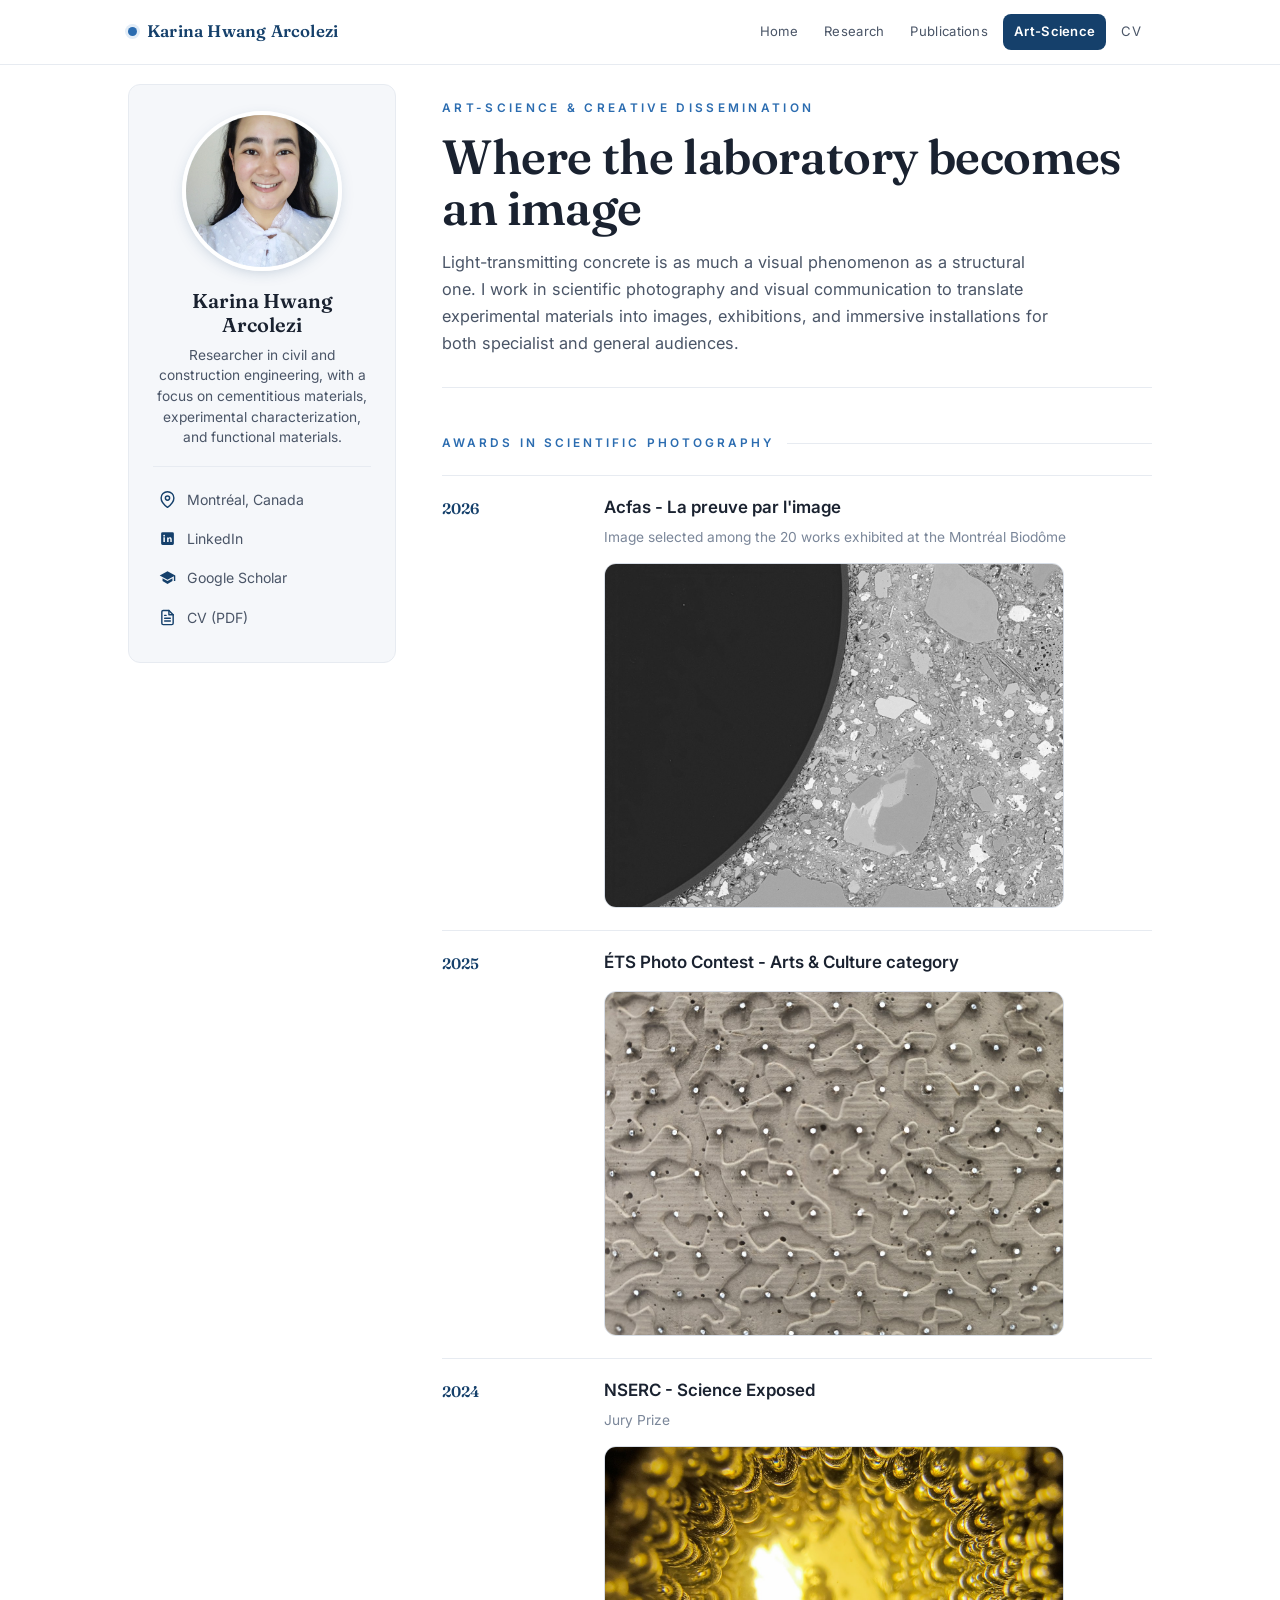
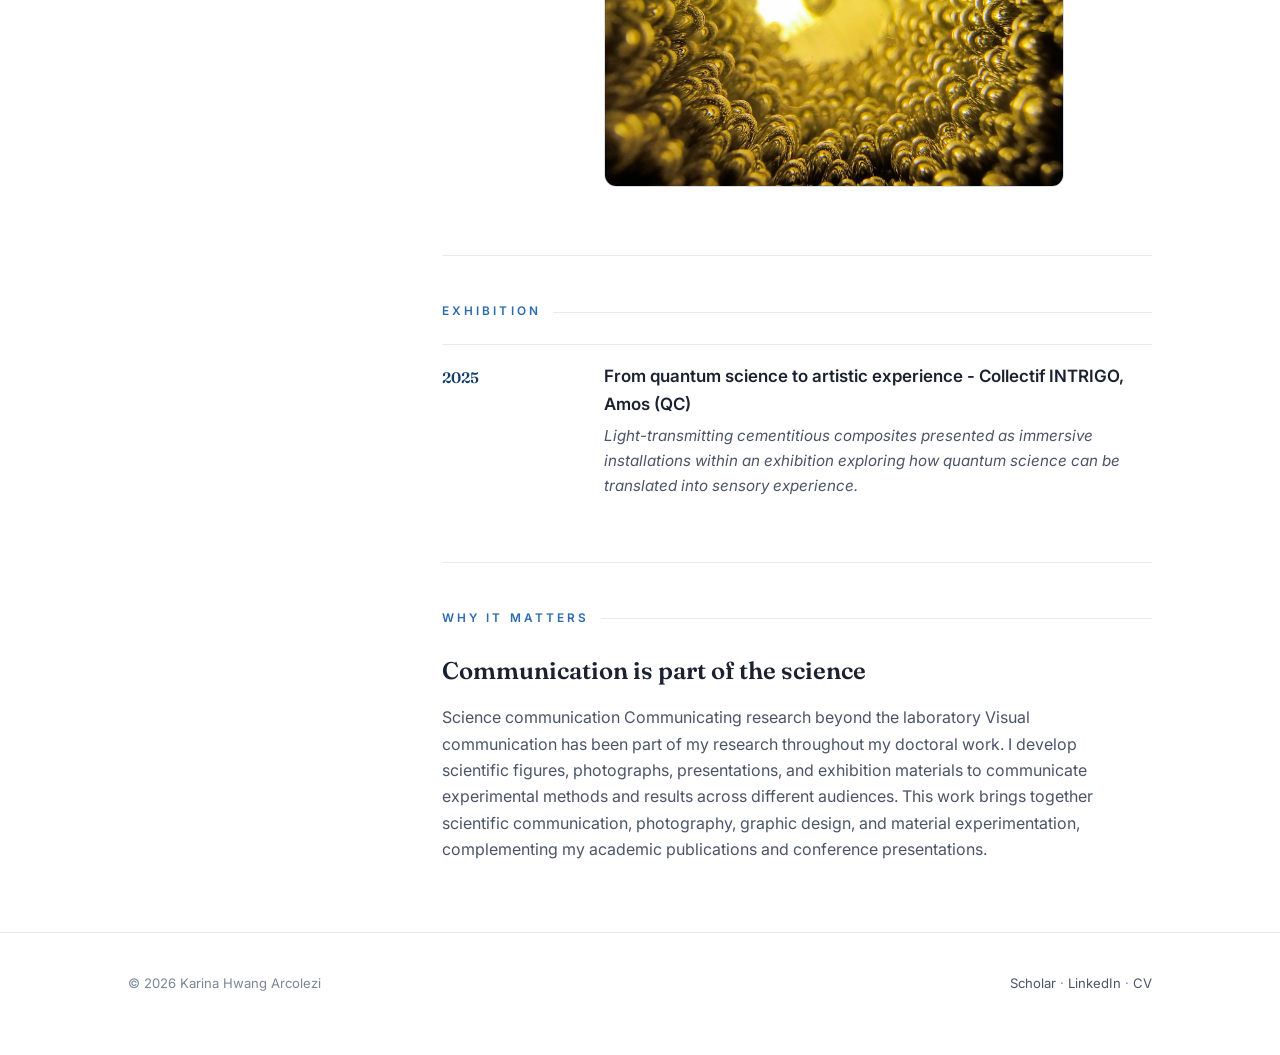
==== art-science.html @ 85fee570 "Add files via upload" ====
<!DOCTYPE html>
<html lang="en">
<head>
<meta charset="UTF-8">
<meta name="viewport" content="width=device-width, initial-scale=1.0">
<title>Art-Science - Karina Hwang Arcolezi</title>
<meta name="description" content="Art-science practice, scientific photography, and creative dissemination by Karina Hwang Arcolezi - translating materials research into images and immersive installations.">
<link rel="preconnect" href="https://fonts.googleapis.com">
<link rel="preconnect" href="https://fonts.gstatic.com" crossorigin>
<link href="https://fonts.googleapis.com/css2?family=Fraunces:ital,opsz,wght@0,9..144,400;0,9..144,500;0,9..144,600;1,9..144,400&family=Inter:wght@400;500;600&display=swap" rel="stylesheet">
<link rel="stylesheet" href="style.css">
</head>
<body>

<header class="nav">
  <div class="nav-inner">
    <a class="brand" href="index.html"><span class="dot"></span>Karina&nbsp;Hwang&nbsp;Arcolezi</a>
    <nav class="links">
      <a href="index.html">Home</a>
      <a href="research.html">Research</a>
      <a href="publications.html">Publications</a>
      <a href="art-science.html" class="active">Art-Science</a>
      <a href="KHA_CV.pdf" target="_blank" rel="noopener">CV</a>
    </nav>
  </div>
</header>

<main>
  <div class="layout">
    <aside class="author">
  <div class="avatar"><img src="KHA_photo.jpeg" alt="Karina Hwang Arcolezi"></div>
  <h3 class="an">Karina Hwang Arcolezi</h3>
  <p class="adesc">Researcher in civil and construction engineering, with a focus on cementitious materials, experimental characterization, and functional materials.</p>
  <div class="alinks">
    <span class="loc"><svg class="ico" viewBox="0 0 24 24" fill="none" stroke="currentColor" stroke-width="2" stroke-linecap="round" stroke-linejoin="round"><path d="M21 10c0 7-9 13-9 13s-9-6-9-13a9 9 0 0 1 18 0z"/><circle cx="12" cy="10" r="3"/></svg>Montréal, Canada</span>
    <!--  <a href="mailto:*****@gmail.com"><svg class="ico" viewBox="0 0 24 24" fill="none" stroke="currentColor" stroke-width="2" stroke-linecap="round" stroke-linejoin="round"><rect x="2" y="4" width="20" height="16" rx="2"/><path d="m22 7-10 6L2 7"/></svg>Email</a>  -->
    <a href="https://www.linkedin.com/in/karina-hwang-arcolezi/" target="_blank" rel="noopener"><svg class="ico" viewBox="0 0 24 24" fill="currentColor"><path d="M19 3a2 2 0 0 1 2 2v14a2 2 0 0 1-2 2H5a2 2 0 0 1-2-2V5a2 2 0 0 1 2-2h14zM8.34 17V10.21H6.16V17h2.18zM7.25 9.31a1.27 1.27 0 1 0 0-2.54 1.27 1.27 0 0 0 0 2.54zM18 17v-3.72c0-2-1.07-2.92-2.5-2.92a2.16 2.16 0 0 0-1.95 1.07h-.03v-.9h-2.1V17h2.18v-3.36c0-.89.17-1.75 1.27-1.75 1.08 0 1.1 1.01 1.1 1.81V17H18z"/></svg>LinkedIn</a>
    <a href="https://scholar.google.com/citations?hl=en&user=g8OC1p0AAAAJ" target="_blank" rel="noopener"><svg class="ico" viewBox="0 0 24 24" fill="currentColor"><path d="M12 3 1 9l11 6 9-4.91V17h2V9L12 3zM5 13.18v3.82L12 21l7-4v-3.82l-7 3.82-7-3.82z"/></svg>Google Scholar</a>
    <a href="KHA_CV.pdf" target="_blank" rel="noopener"><svg class="ico" viewBox="0 0 24 24" fill="none" stroke="currentColor" stroke-width="2" stroke-linecap="round" stroke-linejoin="round"><path d="M14 2H6a2 2 0 0 0-2 2v16a2 2 0 0 0 2 2h12a2 2 0 0 0 2-2V8z"/><path d="M14 2v6h6"/><path d="M16 13H8M16 17H8M10 9H8"/></svg>CV (PDF)</a>
  </div>
</aside>
    <div class="content">
  <div class="wrap">
    <div class="page-head">
      <p class="eyebrow">Art-science &amp; creative dissemination</p>
      <h2>Where the laboratory becomes an image</h2>
      <p class="lede">Light-transmitting concrete is as much a visual phenomenon as a structural one. I work in scientific photography and visual communication to translate experimental materials into images, exhibitions, and immersive installations for both specialist and general audiences.</p>
    </div>

    <section class="block">
      <div class="sec-label">Awards in scientific photography</div>
      <div class="entry">
        <div class="yr">2026</div>
        <div class="ec">
          <h4>Acfas - La preuve par l'image</h4>
          <div class="meta">Image selected among the 20 works exhibited at the Montréal Biodôme</div>
          <figure class="award-fig">
            <img src="IMG_Awards/2026_acfas.jpg" alt="Acfas - La preuve par l'image, 2026" loading="lazy">
          </figure>
        </div>
      </div>
      <div class="entry">
        <div class="yr">2025</div>
        <div class="ec">
          <h4>ÉTS Photo Contest - Arts &amp; Culture category</h4>
          <figure class="award-fig">
            <img src="IMG_Awards/2025_ets.jpg" alt="ÉTS Photo Contest, Arts & Culture category, 2025" loading="lazy">
          </figure>
        </div>
      </div>
      <div class="entry">
        <div class="yr">2024</div>
        <div class="ec">
          <h4>NSERC - Science Exposed</h4>
          <div class="meta">Jury Prize</div>
          <figure class="award-fig">
            <img src="IMG_Awards/2024_nserc.jpg" alt="NSERC Science Exposed, Jury Prize, 2024" loading="lazy">
          </figure>
        </div>
      </div>
    </section>

    <section class="block">
      <div class="sec-label">Exhibition</div>
      <div class="entry">
        <div class="yr">2025</div>
        <div class="ec">
          <h4>From quantum science to artistic experience - Collectif INTRIGO, Amos (QC)</h4>
          <p><em>Light-transmitting cementitious composites presented as immersive installations within an exhibition exploring how quantum science can be translated into sensory experience.</em></p>
        </div>
      </div>
    </section>

    <section class="block">
      <div class="sec-label">Why it matters</div>
      <h3 class="blocktitle">Communication is part of the science</h3>
	<p class="body">Science communication Communicating research beyond the laboratory Visual communication has been part of my research throughout my doctoral work. I develop scientific figures, photographs, presentations, and exhibition materials to communicate experimental methods and results across different audiences. This work brings together scientific communication, photography, graphic design, and material experimentation, complementing my academic publications and conference presentations.</p>
    </section>
  </div>
</div>
  </div>
</main>

<footer class="site">
  <div class="wrap">
    <div class="fl">
      <span>© 2026 Karina Hwang Arcolezi</span>
      <span>
        <!--  <a href="mailto:*****@gmail.com">Email</a> ·-->
        <a href="https://scholar.google.com/citations?hl=en&user=g8OC1p0AAAAJ" target="_blank" rel="noopener">Scholar</a> ·
        <a href="https://www.linkedin.com/in/karina-hwang-arcolezi/" target="_blank" rel="noopener">LinkedIn</a> ·
        <a href="KHA_CV.pdf" target="_blank" rel="noopener">CV</a>
      </span>
    </div>
  </div>
</footer>

</body>
</html>
---- style.css ----
/* =========================================================
   Karina Hwang Arcolezi — academic site (LIGHT theme)
   Clean academic layout, light background, sober blue accent.
   Display: Fraunces. Body: Inter.
   ========================================================= */

:root{
  --bg:         #ffffff;   /* page background */
  --bg-soft:    #f5f7fa;   /* panels / cards */
  --bg-tint:    #eef3f9;   /* subtle blue tint */
  --line:       #d8dee7;
  --line-soft:  #e7ebf1;
  --ink:        #1a2230;   /* primary text */
  --ink-soft:   #4a5567;   /* secondary text */
  --ink-dim:    #7a8699;   /* muted */
  --accent:     #15406b;   /* ÉTS-style deep blue */
  --accent-2:   #2b6cb0;   /* brighter blue for links/hover */
  --accent-soft:#e3edf7;
  --maxw:       1080px;
  --radius:     12px;
}

*{box-sizing:border-box;margin:0;padding:0}
html{scroll-behavior:smooth}
body{
  font-family:'Inter',system-ui,-apple-system,sans-serif;
  background:var(--bg);
  color:var(--ink);
  line-height:1.65;
  -webkit-font-smoothing:antialiased;
  overflow-x:hidden;
}
body::before{content:none} /* remove dark fiber overlay */

a{color:inherit;text-decoration:none}
img{max-width:100%;display:block}

.wrap{max-width:var(--maxw);margin:0 auto;padding:0 28px;position:relative;z-index:1}

/* ---------- top navigation ---------- */
header.nav{
  position:sticky;top:0;z-index:50;
  background:rgba(255,255,255,.9);
  backdrop-filter:blur(12px);
  border-bottom:1px solid var(--line-soft);
}
.nav-inner{
  max-width:var(--maxw);margin:0 auto;padding:14px 28px;
  display:flex;align-items:center;justify-content:space-between;gap:18px;
}
.brand{
  font-family:'Fraunces',serif;font-weight:600;font-size:1.05rem;
  letter-spacing:.2px;display:flex;align-items:center;gap:10px;color:var(--accent);
}
.brand .dot{
  width:9px;height:9px;border-radius:50%;
  background:var(--accent-2);
  box-shadow:0 0 0 3px var(--accent-soft);
}
nav.links{display:flex;flex-wrap:wrap;gap:4px}
nav.links a{
  font-size:.82rem;letter-spacing:.3px;color:var(--ink-soft);
  padding:7px 11px;border-radius:8px;transition:.18s;
}
nav.links a:hover{color:var(--accent);background:var(--bg-soft)}
nav.links a.active{color:#fff;background:var(--accent);font-weight:600}

/* ---------- hero ---------- */
.hero{padding:78px 0 54px;position:relative}
.hero-grid{
  display:grid;grid-template-columns:1.5fr .9fr;gap:54px;align-items:center;
}
.eyebrow{
  font-size:.74rem;letter-spacing:.28em;text-transform:uppercase;
  color:var(--accent-2);margin-bottom:20px;font-weight:600;
}
h1.name{
  font-family:'Fraunces',serif;font-weight:600;
  font-size:clamp(2.5rem,6vw,4.2rem);line-height:1.02;
  letter-spacing:-.5px;margin-bottom:18px;color:var(--ink);
}
.tagline{
  font-family:'Fraunces',serif;font-style:italic;
  font-size:clamp(1.15rem,2.3vw,1.55rem);
  color:var(--accent);font-weight:400;margin-bottom:8px;
}
.role{color:var(--ink-soft);font-size:1rem;margin-bottom:26px}
.role b{color:var(--ink);font-weight:600}

.chips{display:flex;flex-wrap:wrap;gap:9px;margin-bottom:30px}
.chip{
  font-size:.76rem;letter-spacing:.4px;color:var(--accent);
  border:1px solid var(--line);background:var(--bg-soft);
  padding:6px 13px;border-radius:999px;
}
.chip::before{content:"";display:inline-block;width:6px;height:6px;border-radius:50%;
  background:var(--accent-2);margin-right:7px;vertical-align:middle}

.actions{display:flex;flex-wrap:wrap;gap:12px}
.btn{
  font-size:.84rem;font-weight:500;letter-spacing:.3px;
  padding:10px 17px;border-radius:9px;border:1px solid var(--line);
  color:var(--ink);background:#fff;transition:.18s;
  display:inline-flex;align-items:center;gap:7px;
}
.btn:hover{border-color:var(--accent-2);color:var(--accent-2);transform:translateY(-1px)}
.btn.primary{background:var(--accent);color:#fff;border-color:var(--accent);font-weight:600}
.btn.primary:hover{background:var(--accent-2);border-color:var(--accent-2);color:#fff;box-shadow:0 6px 18px -8px var(--accent)}

/* portrait panel */
.portrait{
  position:relative;border-radius:var(--radius);overflow:hidden;
  border:1px solid var(--line);
  background:
    radial-gradient(120% 80% at 50% 0%, var(--accent-soft) 0%, var(--bg-soft) 70%);
  aspect-ratio:4/5;display:flex;align-items:flex-end;justify-content:center;
}
.portrait .glowfield{
  position:absolute;inset:0;
  background-image:radial-gradient(circle, rgba(43,108,176,.5) 0 1px, transparent 1.5px);
  background-size:18px 18px;
  opacity:.5;
  mask-image:radial-gradient(60% 55% at 50% 42%, #000 0%, transparent 72%);
}
.portrait .pcap{
  position:relative;z-index:2;width:100%;
  padding:14px 16px;font-size:.76rem;color:var(--ink-soft);
  background:linear-gradient(180deg,transparent,rgba(255,255,255,.95));
  display:flex;align-items:center;gap:8px;
}
.portrait .pcap b{color:var(--ink);font-weight:600}
.portrait .pcap .dot{width:7px;height:7px;border-radius:50%;background:var(--accent-2)!important;box-shadow:none!important}
.portrait .initials{
  position:absolute;top:50%;left:50%;transform:translate(-50%,-58%);
  font-family:'Fraunces',serif;font-size:5.2rem;font-weight:600;
  color:rgba(21,64,107,.14);letter-spacing:2px;z-index:1;
}

/* ---------- generic page header ---------- */
.page-head{padding:62px 0 30px;border-bottom:1px solid var(--line-soft)}
.page-head .eyebrow{margin-bottom:14px}
.page-head h2{
  font-family:'Fraunces',serif;font-weight:600;color:var(--ink);
  font-size:clamp(2rem,4.5vw,3rem);letter-spacing:-.4px;line-height:1.05;
}
.page-head p.lede{color:var(--ink-soft);max-width:62ch;margin-top:16px;font-size:1.02rem}
.page-head p.lede a{color:var(--accent-2)!important}

/* ---------- section blocks ---------- */
section.block{padding:46px 0;border-bottom:1px solid var(--line-soft)}
section.block:last-of-type{border-bottom:none}
.sec-label{
  font-size:.74rem;letter-spacing:.26em;text-transform:uppercase;
  color:var(--accent-2);font-weight:600;margin-bottom:22px;
  display:flex;align-items:center;gap:12px;
}
.sec-label::after{content:"";flex:1;height:1px;background:var(--line-soft)}

h3.blocktitle{font-family:'Fraunces',serif;font-weight:600;font-size:1.5rem;margin-bottom:14px;color:var(--ink)}
p.body{color:var(--ink-soft);max-width:68ch;margin-bottom:14px}
p.body b,p.body strong{color:var(--ink);font-weight:600}
p.body a{color:var(--accent-2);text-decoration:underline;text-underline-offset:3px;text-decoration-color:rgba(43,108,176,.4)}
p.body a:hover{text-decoration-color:var(--accent-2)}

/* timeline / entries */
.entry{
  display:grid;grid-template-columns:140px 1fr;gap:22px;
  padding:18px 0;border-top:1px solid var(--line-soft);
}
.entry:first-of-type{border-top:none}
.entry .yr{
  font-family:'Fraunces',serif;font-size:.95rem;color:var(--accent);
  font-weight:600;padding-top:2px;
}
.entry .ec h4{font-size:1.06rem;font-weight:600;margin-bottom:4px;color:var(--ink)}
.entry .ec .meta{color:var(--ink-dim);font-size:.86rem;margin-bottom:8px}
.entry .ec p{color:var(--ink-soft);font-size:.95rem;max-width:64ch}
.entry .ec em{color:var(--ink-soft);font-style:italic}

/* cards grid */
.cards{display:grid;grid-template-columns:repeat(auto-fit,minmax(240px,1fr));gap:18px}
.cards-5{grid-template-columns:repeat(5,1fr)}
@media(max-width:900px){.cards-5{grid-template-columns:repeat(auto-fit,minmax(200px,1fr))}}
.card{
  background:var(--bg-soft);border:1px solid var(--line-soft);
  border-radius:var(--radius);padding:22px;transition:.2s;position:relative;overflow:hidden;
}
.card::before{
  content:"";position:absolute;left:0;top:0;height:100%;width:3px;
  background:var(--accent-2);
  opacity:0;transition:.2s;
}
.card:hover{border-color:var(--line);transform:translateY(-3px);box-shadow:0 10px 24px -16px rgba(21,64,107,.4)}
.card:hover::before{opacity:1}
.card .k{font-family:'Fraunces',serif;font-size:1.9rem;font-weight:600;color:var(--accent);line-height:1}
.card h4{font-size:1.02rem;margin:10px 0 6px;font-weight:600;color:var(--ink)}
.card p{color:var(--ink-soft);font-size:.9rem}

/* publication list */
.pub{
  padding:20px 0;border-top:1px solid var(--line-soft);
  display:grid;grid-template-columns:auto 1fr;gap:18px;
}
.pub:first-of-type{border-top:none}
.pub .pyear{
  font-family:'Fraunces',serif;color:var(--accent);font-weight:600;
  font-size:.92rem;white-space:nowrap;
}
.pub .ptitle{font-weight:600;color:var(--ink);margin-bottom:5px;line-height:1.45}
.pub .pvenue{color:var(--ink-soft);font-size:.9rem}
.pub .pvenue em{color:var(--ink);font-style:italic}
.pub .ptag{
  display:inline-block;font-size:.68rem;letter-spacing:.06em;text-transform:uppercase;
  color:var(--accent-2);border:1px solid var(--line);border-radius:6px;
  padding:2px 8px;margin-top:8px;background:var(--bg-soft);
}
.pub .ptag.submitted{color:#9a6b00;border-color:#e7d3a1;background:#fbf4e2}
.pub a.plink{color:var(--accent-2);font-size:.84rem;text-decoration:underline;text-underline-offset:3px}

/* contact */
.contact-grid{display:grid;grid-template-columns:1fr 1fr;gap:18px;margin-top:10px}
.contact-card{
  background:var(--bg-soft);border:1px solid var(--line-soft);
  border-radius:var(--radius);padding:22px;
}
.contact-card .lbl{font-size:.72rem;letter-spacing:.2em;text-transform:uppercase;color:var(--ink-dim);margin-bottom:8px}
.contact-card a,.contact-card span{color:var(--ink);font-size:1rem;word-break:break-word}
.contact-card a:hover{color:var(--accent-2)}

/* footer */
footer.site{padding:40px 0 60px;color:var(--ink-dim);font-size:.82rem;border-top:1px solid var(--line-soft);margin-top:10px}
footer.site .fl{display:flex;flex-wrap:wrap;justify-content:space-between;gap:14px;align-items:center}
footer.site a{color:var(--ink-soft)}
footer.site a:hover{color:var(--accent-2)}

/* skills */
.skillrow{display:grid;grid-template-columns:200px 1fr;gap:18px;padding:14px 0;border-top:1px solid var(--line-soft)}
.skillrow:first-child{border-top:none}
.skillrow .sk{font-weight:600;color:var(--ink);font-size:.95rem}
.skillrow .sv{color:var(--ink-soft);font-size:.95rem}

.taglist{display:flex;flex-wrap:wrap;gap:8px}
.taglist span{
  font-size:.8rem;color:var(--ink-soft);border:1px solid var(--line-soft);
  background:var(--bg-soft);padding:5px 11px;border-radius:7px;
}

/* responsive */
@media(max-width:820px){
  .hero-grid{grid-template-columns:1fr;gap:34px}
  .portrait{max-width:320px;margin:0 auto}
  .contact-grid{grid-template-columns:1fr}
  .entry{grid-template-columns:1fr;gap:6px}
  .entry .yr{font-size:.85rem}
  .skillrow{grid-template-columns:1fr;gap:4px}
  .pub{grid-template-columns:1fr;gap:6px}
  nav.links{gap:2px}
  nav.links a{padding:6px 8px;font-size:.76rem}
}
@media(prefers-reduced-motion:reduce){
  *{animation:none!important;transition:none!important;scroll-behavior:auto!important}
}

/* =========================================================
   Two-column layout with persistent author sidebar
   (used on all internal pages: research, publications, etc.)
   ========================================================= */
.layout{
  max-width:var(--maxw);margin:0 auto;padding:0 28px;
  display:grid;grid-template-columns:268px 1fr;gap:46px;
  align-items:start;
}
.layout .content{min-width:0}
.layout .content .wrap{padding:0;max-width:none}

/* the sidebar card */
aside.author{
  position:sticky;top:84px;
  border:1px solid var(--line-soft);border-radius:var(--radius);
  background:var(--bg-soft);padding:26px 24px;
}
aside.author .avatar{
  width:160px;height:160px;margin:0 auto 18px;border-radius:50%;
  overflow:hidden;border:4px solid #fff;
  box-shadow:0 4px 18px -8px rgba(21,64,107,.4);
  background:radial-gradient(120% 100% at 50% 0%, var(--accent-soft), var(--bg-tint));
  display:flex;align-items:center;justify-content:center;position:relative;
}
aside.author .avatar img{width:100%;height:100%;object-fit:cover}
aside.author .avatar .ph{
  font-family:'Fraunces',serif;font-size:2.6rem;font-weight:600;
  color:rgba(21,64,107,.34);letter-spacing:1px;
}
aside.author h3.an{
  font-family:'Fraunces',serif;font-weight:600;font-size:1.25rem;
  text-align:center;color:var(--ink);margin-bottom:8px;line-height:1.2;
}
aside.author p.adesc{
  text-align:center;color:var(--ink-soft);font-size:.86rem;
  line-height:1.5;margin-bottom:18px;
}
aside.author p.adesc b{color:var(--accent);font-weight:600}
aside.author .alinks{
  display:flex;flex-direction:column;gap:2px;
  border-top:1px solid var(--line-soft);padding-top:14px;
}
aside.author .alinks a,aside.author .alinks span.loc{
  display:flex;align-items:center;gap:11px;
  font-size:.88rem;color:var(--ink-soft);padding:7px 6px;border-radius:7px;
  transition:.16s;
}
aside.author .alinks a:hover{background:#fff;color:var(--accent-2)}
aside.author .alinks .ico{
  width:17px;height:17px;flex:none;color:var(--accent);
}
aside.author .alinks a:hover .ico{color:var(--accent-2)}

/* tighten internal page header when inside the column */
.layout .content .page-head{padding-top:34px}

@media(max-width:880px){
  .layout{grid-template-columns:1fr;gap:8px}
  aside.author{
    position:static;display:grid;grid-template-columns:auto 1fr;
    gap:18px;align-items:center;text-align:left;margin:18px 0 6px;
  }
  aside.author .avatar{width:84px;height:84px;margin:0;grid-row:span 2}
  aside.author .avatar .ph{font-size:1.5rem}
  aside.author h3.an{text-align:left;margin-bottom:4px;grid-column:2}
  aside.author p.adesc{text-align:left;margin-bottom:0;grid-column:2;font-size:.82rem}
  aside.author .alinks{
    grid-column:1 / -1;border-top:1px solid var(--line-soft);
    margin-top:6px;flex-direction:row;flex-wrap:wrap;gap:4px;
  }
  aside.author .alinks a,aside.author .alinks span.loc{padding:6px 8px}
}

/* hero portrait photo */
.portrait .portrait-img{
  position:absolute;inset:0;width:100%;height:100%;
  object-fit:cover;object-position:center 22%;z-index:1;
}
/* lift caption above the photo, keep readable gradient */
.portrait .pcap{z-index:3}
.portrait .glowfield{z-index:2;mix-blend-mode:screen;opacity:.35}

/* award photographs in the art-science page */
.award-fig{margin:14px 0 4px;max-width:460px}
.award-fig img{
  width:100%;height:auto;display:block;
  border-radius:var(--radius);
  border:1px solid var(--line);
  background:var(--bg-soft);
}
@media(max-width:880px){
  .award-fig{max-width:100%}
}
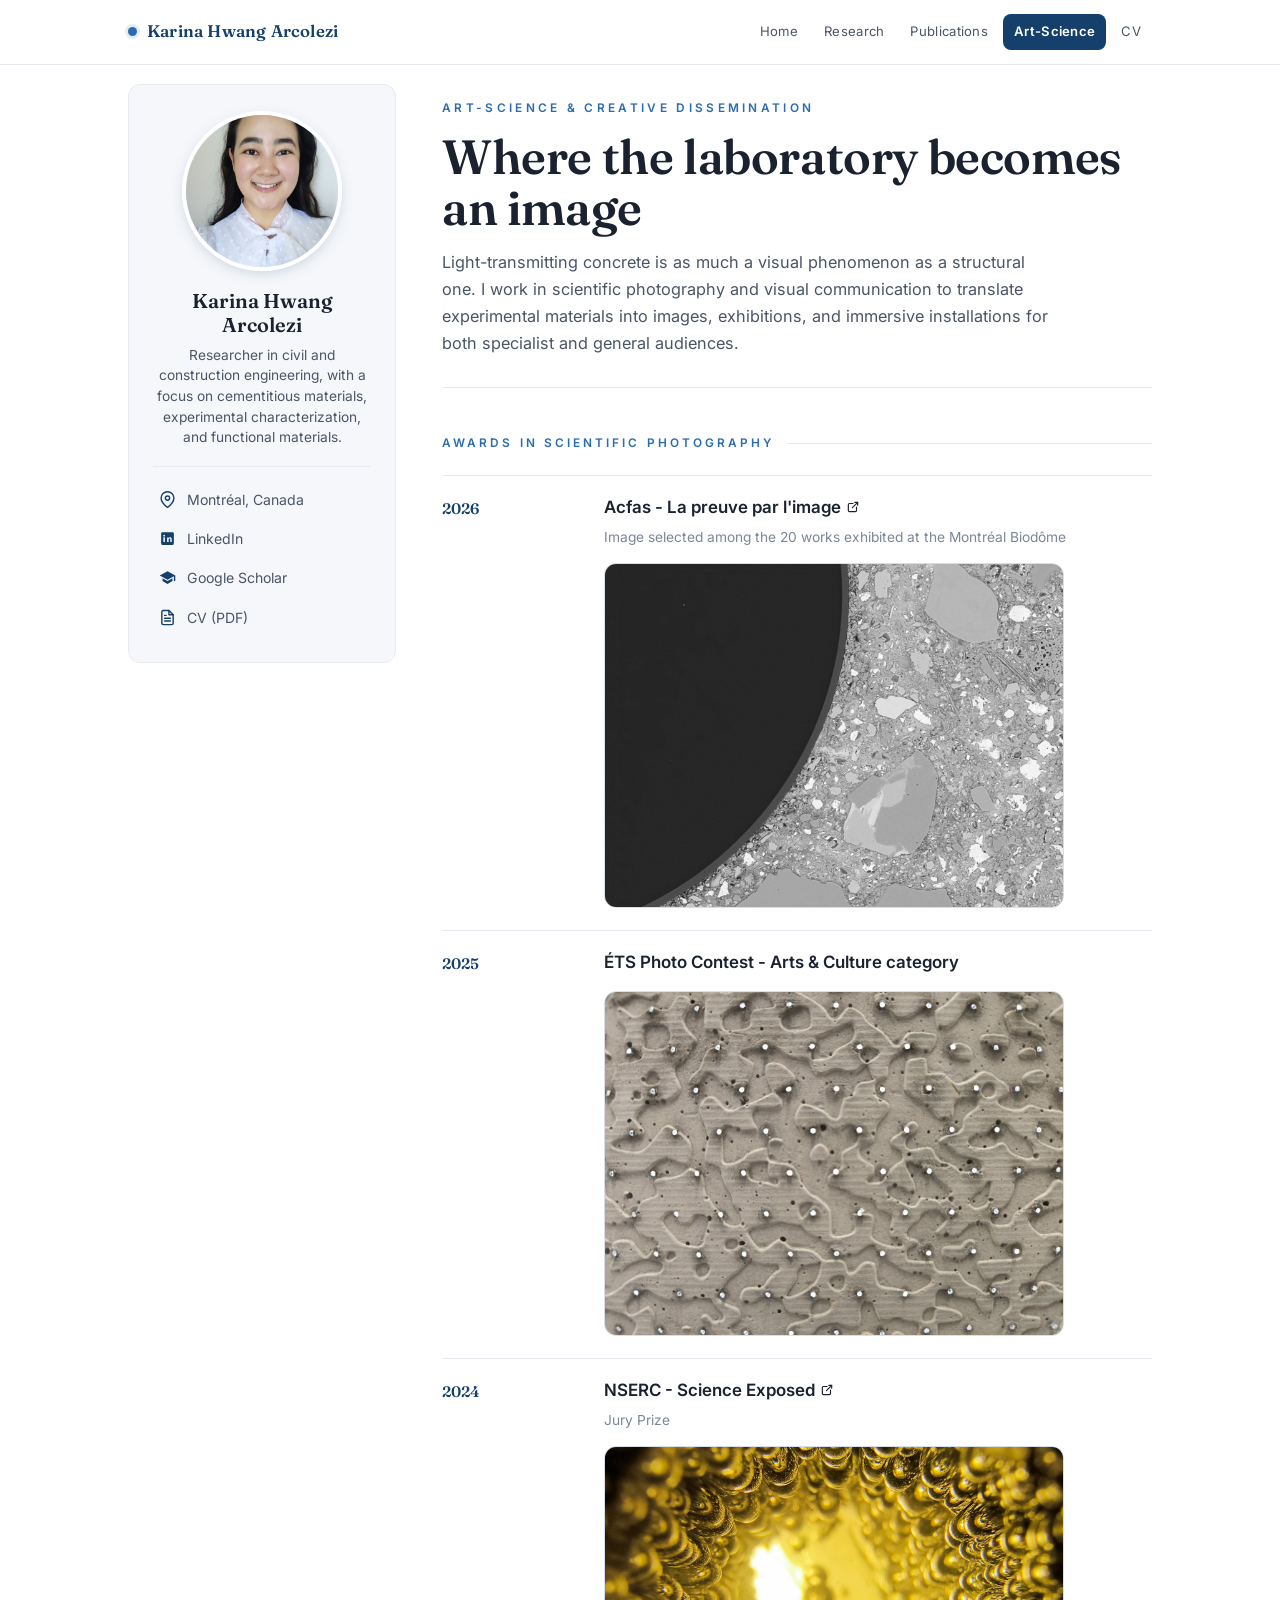
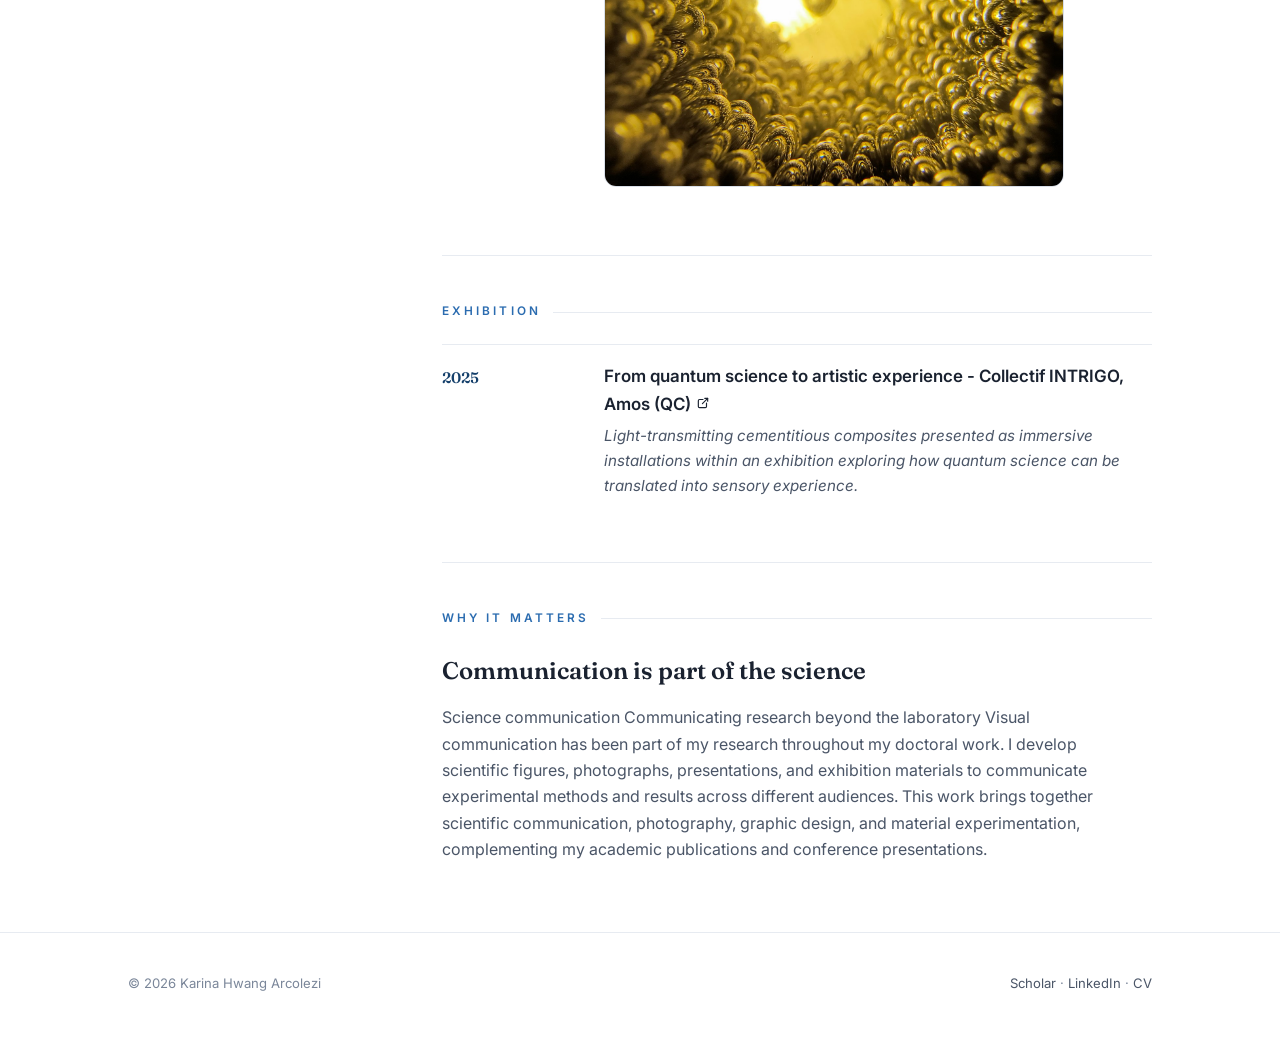
==== commit babcfc56: "Add files via upload" ====
--- a/art-science.html
+++ b/art-science.html
@@ -52,7 +52,8 @@
       <div class="entry">
         <div class="yr">2026</div>
         <div class="ec">
-          <h4>Acfas - La preuve par l'image</h4>
+          <!--<h4>Acfas - La preuve par l'image</h4>-->
+		  <h4><a href="https://www.acfas.ca/prix-concours/preuve-image/laureats" target="_blank" rel="noopener noreferrer">Acfas - La preuve par l'image</a></h4>
           <div class="meta">Image selected among the 20 works exhibited at the Montréal Biodôme</div>
           <figure class="award-fig">
             <img src="IMG_Awards/2026_acfas.jpg" alt="Acfas - La preuve par l'image, 2026" loading="lazy">
@@ -71,7 +72,8 @@
       <div class="entry">
         <div class="yr">2024</div>
         <div class="ec">
-          <h4>NSERC - Science Exposed</h4>
+          <!--<h4>NSERC - Science Exposed</h4>-->
+		  <h4><a href="https://nserc-crsng.canada.ca/en/science-exposed/2024-science-exposed-finalists" target="_blank" rel="noopener noreferrer">NSERC - Science Exposed</a></h4>
           <div class="meta">Jury Prize</div>
           <figure class="award-fig">
             <img src="IMG_Awards/2024_nserc.jpg" alt="NSERC Science Exposed, Jury Prize, 2024" loading="lazy">
@@ -85,7 +87,8 @@
       <div class="entry">
         <div class="yr">2025</div>
         <div class="ec">
-          <h4>From quantum science to artistic experience - Collectif INTRIGO, Amos (QC)</h4>
+          <!--<h4>From quantum science to artistic experience - Collectif INTRIGO, Amos (QC)</h4>-->
+		  <h4><a href="https://hexagram.ca/en/demo63-collectif-intrigo/" target="_blank" rel="noopener noreferrer">From quantum science to artistic experience - Collectif INTRIGO, Amos (QC)</a></h4>
           <p><em>Light-transmitting cementitious composites presented as immersive installations within an exhibition exploring how quantum science can be translated into sensory experience.</em></p>
         </div>
       </div>
--- a/style.css
+++ b/style.css
@@ -355,3 +355,28 @@
 @media(max-width:880px){
   .award-fig{max-width:100%}
 }
+
+
+
+/* =========================================================
+   External link icon (links that open in a new tab)
+   ========================================================= */
+a[target="_blank"]::after{
+  content:"";
+  display:inline-block;
+  width:.85em;height:.85em;
+  margin-left:.3em;
+  vertical-align:-.05em;
+  background-color:currentColor;
+  -webkit-mask:url("data:image/svg+xml,%3Csvg xmlns='http://www.w3.org/2000/svg' viewBox='0 0 24 24' fill='none' stroke='black' stroke-width='2' stroke-linecap='round' stroke-linejoin='round'%3E%3Cpath d='M12 6H6a2 2 0 0 0-2 2v10a2 2 0 0 0 2 2h10a2 2 0 0 0 2-2v-6'/%3E%3Cpath d='M11 13l9-9'/%3E%3Cpath d='M15 4h5v5'/%3E%3C/svg%3E") no-repeat center / contain;
+          mask:url("data:image/svg+xml,%3Csvg xmlns='http://www.w3.org/2000/svg' viewBox='0 0 24 24' fill='none' stroke='black' stroke-width='2' stroke-linecap='round' stroke-linejoin='round'%3E%3Cpath d='M12 6H6a2 2 0 0 0-2 2v10a2 2 0 0 0 2 2h10a2 2 0 0 0 2-2v-6'/%3E%3Cpath d='M11 13l9-9'/%3E%3Cpath d='M15 4h5v5'/%3E%3C/svg%3E") no-repeat center / contain;
+}
+
+/* exceptions: places that already have their own icon or style */
+nav.links a::after,
+aside.author .alinks a::after,
+footer.site a::after,
+a.btn::after,
+a.no-ext::after{
+  content:none;
+}
